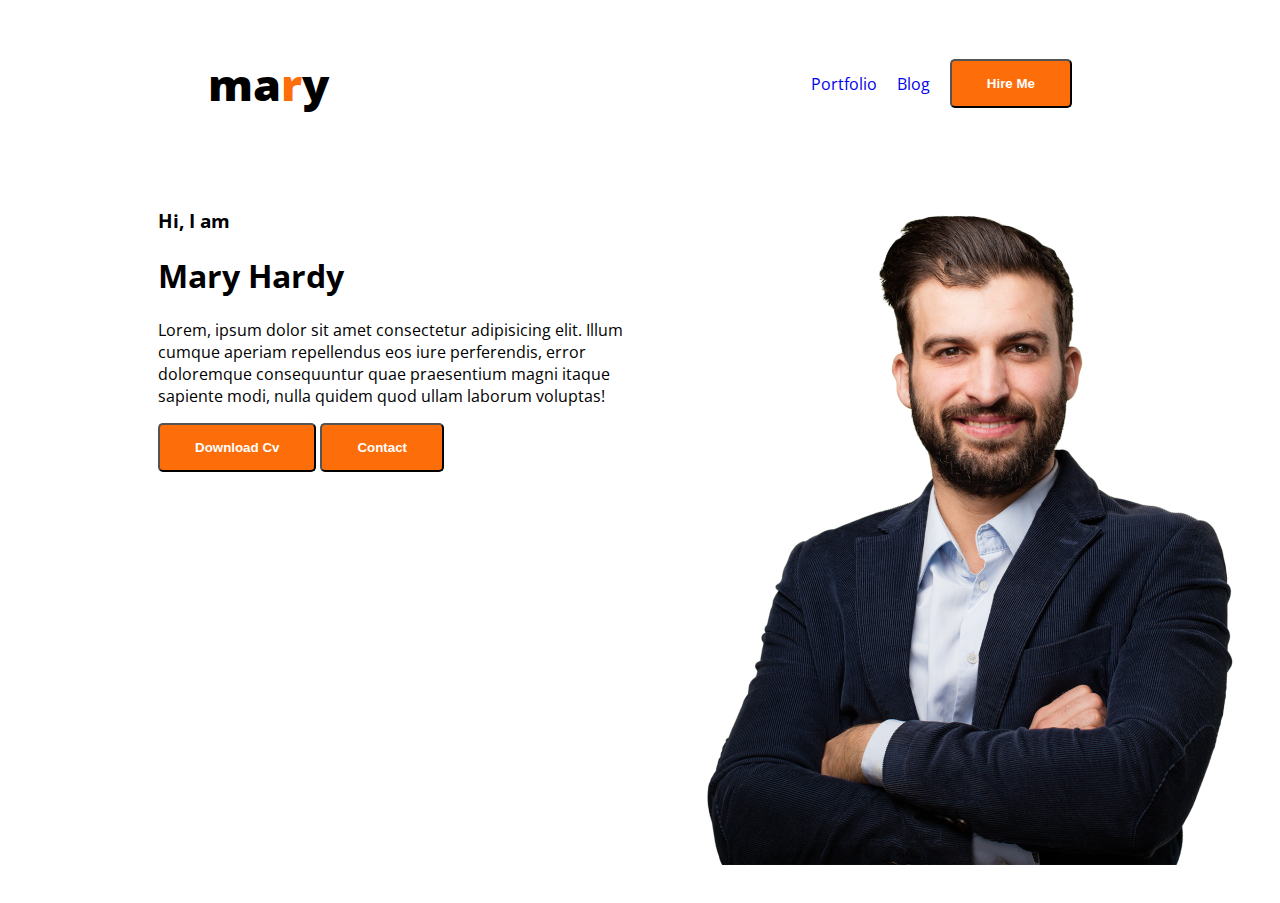
==== index2.html @ c312cf9e "banner content added" ====
<!DOCTYPE html>
<html lang="en">
<head>
    <meta charset="UTF-8">
    <meta name="viewport" content="width=, initial-scale=1.0">
    <title>Mary's Portfolio</title>

    <link rel="preconnect" href="https://fonts.googleapis.com">
<link rel="preconnect" href="https://fonts.gstatic.com" crossorigin>
<link href="https://fonts.googleapis.com/css2?family=Open+Sans:ital,wght@0,400;0,800;1,700&display=swap" rel="stylesheet">
    <link rel="stylesheet" href="index2.css">
</head>
<body>
    <header class="header">
<nav>
    <h3 class="nav-title">ma<span class="text-primary">r</span>y</h3>
    <ul>
        <li><a href="#">Portfolio</a></li>
        <li><a href="#">Blog</a></li>
       <li><button class="btn-primary">Hire Me</button></li> 
    </ul>
</nav>
<div class="banner">
    <div>
        <h3 class="banner-greeting">Hi, I am</h3>
        <h1 class="banner-title">Mary Hardy</h1>
        <p>Lorem, ipsum dolor sit amet consectetur adipisicing elit. Illum cumque aperiam repellendus eos iure perferendis, error doloremque consequuntur quae praesentium magni itaque sapiente modi, nulla quidem quod ullam laborum voluptas!</p>

        <button class="btn-primary">Download Cv</button>
        <button class="btn-primary">Contact</button>
    </div>
    <img src="./images/hardy.png" alt="">
</div>

    </header>

    <main>

    </main>

    <footer>

    </footer>
</body>
</html>
---- index2.css ----
/* shared styles */
body{
    font-family: 'Open Sans', sans-serif;
}
/* Nav related styles */
nav{
    display: flex;
    justify-content: space-between;
    margin: 0px 200px;
}

.nav-title{
     color: black;
font-size: 45px;
font-weight: 800;
}

.text-primary{
    color: #FD6E0A;

}

.btn-primary{
 background-color: #FD6E0A;
 border-radius: 5px;
 padding: 15px 35px;
 color: white;
 font-weight: 800;

}

nav>ul{
    display: flex;
    align-items: center;
}
nav li{
    list-style: none;
}
nav a{
    text-decoration: none;
    margin-right: 20px;
}

/* header related style  */
.header{
    background-color: #fff;
}
.banner{
    padding: 30px 30px 30px 150px;
    display: flex;
}
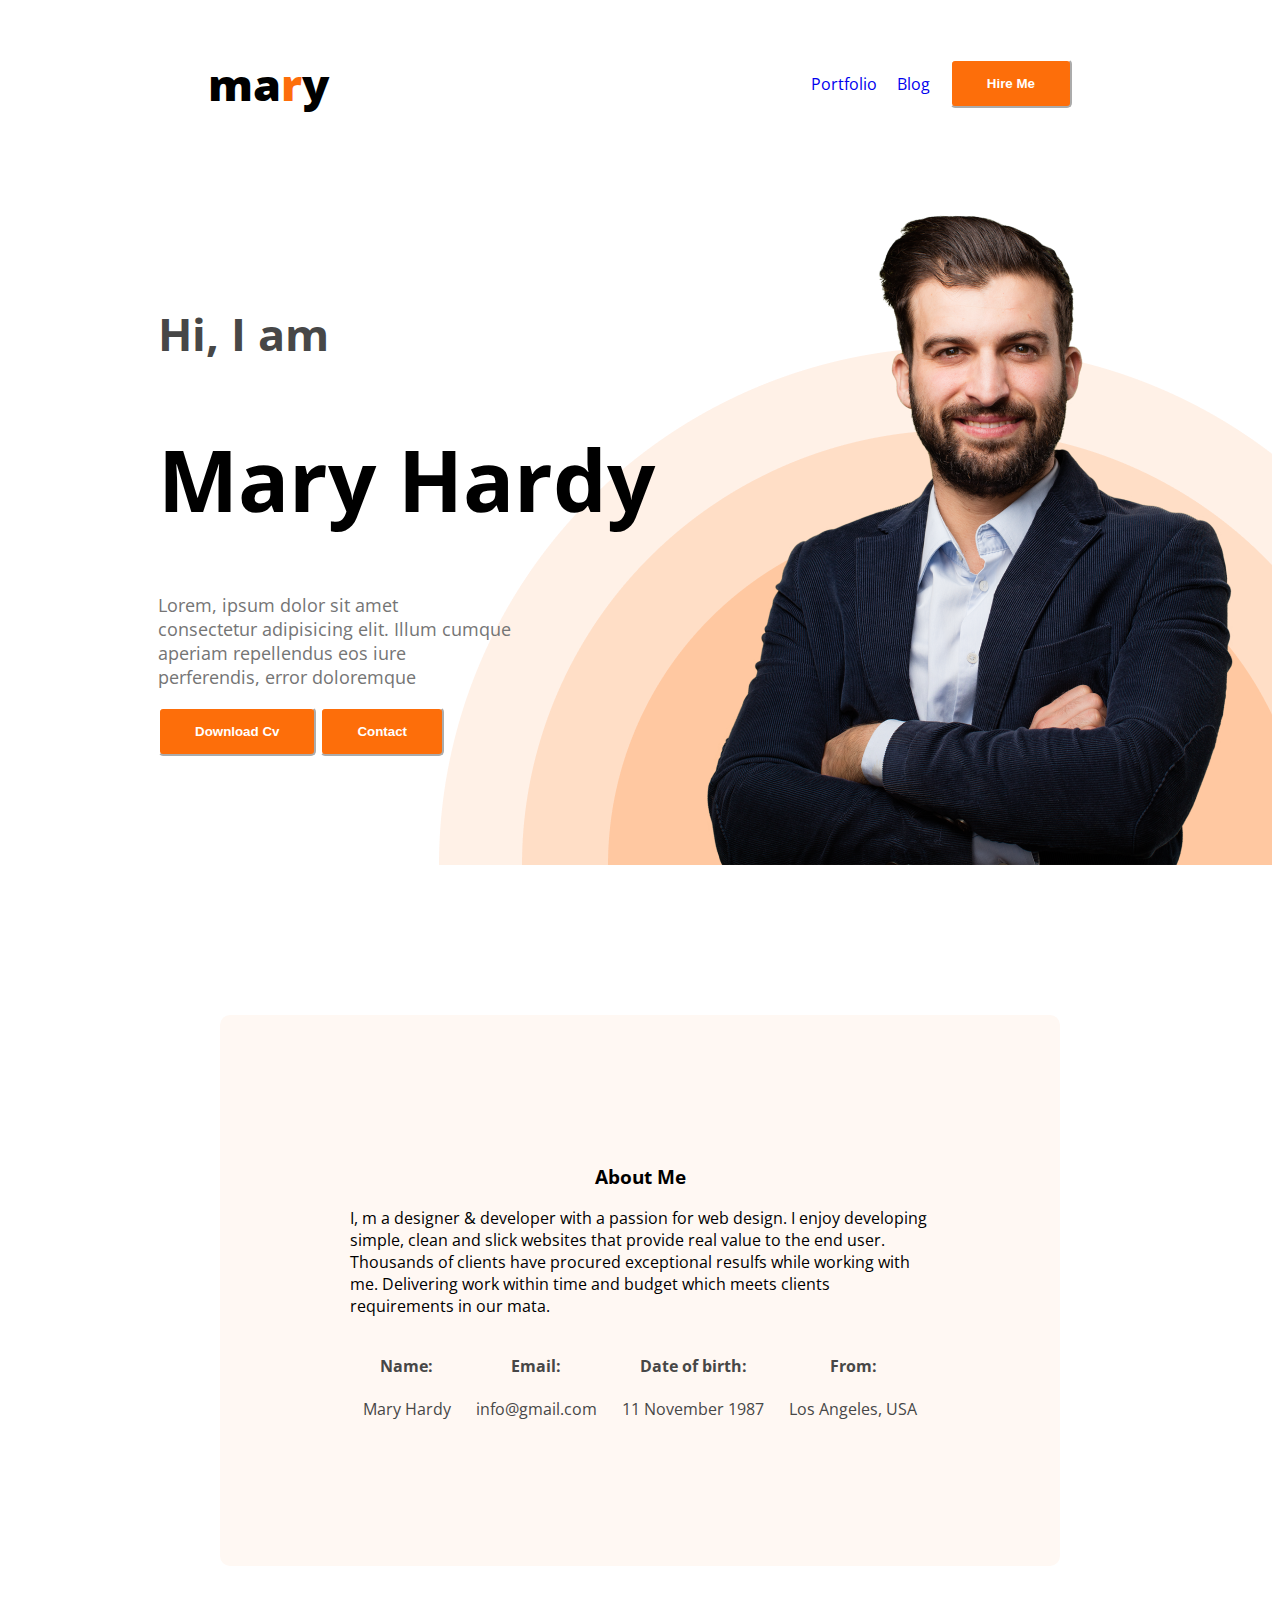
==== commit a7e5b8dd: "added about section" ====
--- a/index2.html
+++ b/index2.html
@@ -21,10 +21,10 @@
     </ul>
 </nav>
 <div class="banner">
-    <div>
+    <div class="banner-content">
         <h3 class="banner-greeting">Hi, I am</h3>
         <h1 class="banner-title">Mary Hardy</h1>
-        <p>Lorem, ipsum dolor sit amet consectetur adipisicing elit. Illum cumque aperiam repellendus eos iure perferendis, error doloremque consequuntur quae praesentium magni itaque sapiente modi, nulla quidem quod ullam laborum voluptas!</p>
+        <p class="banner-description">Lorem, ipsum dolor sit amet <br> consectetur adipisicing elit. Illum cumque <br>aperiam repellendus eos iure <br> perferendis, error doloremque  </p>
 
         <button class="btn-primary">Download Cv</button>
         <button class="btn-primary">Contact</button>
@@ -35,7 +35,32 @@
     </header>
 
     <main>
-
+<section class="about">
+    <h3 class="section-title">About Me</h3>
+    <p class="section-description">I, m a designer & developer with a passion for web design. I enjoy developing simple, clean and slick websites that provide real value to the end user. Thousands of clients have procured exceptional resulfs while working with me. Delivering work within time and budget which meets clients requirements in our mata.</p>
+    <div class="about-info-container">
+        <div class="about-info">
+            <h4 class="info-title">Name:
+               </h4>
+            <p class="info-description"> Mary Hardy </p>
+        </div>
+        <div class="about-info">
+            <h4 class="info-title">Email:
+                </h4>
+            <p class="info-description">info@gmail.com</p>
+        </div>
+        <div class="about-info">
+            <h4 class="info-title">Date of birth:
+                </h4>
+            <p class="info-description">11 November 1987</p>
+        </div>
+        <div class="about-info">
+            <h4 class="info-title">From:
+              </h4>
+            <p class="info-description">  Los Angeles, USA</p>
+        </div>
+    </div>
+</section>
     </main>
 
     <footer>
--- a/index2.css
+++ b/index2.css
@@ -27,6 +27,7 @@
  padding: 15px 35px;
  color: white;
  font-weight: 800;
+ border-color: white;
 
 }
 
@@ -45,8 +46,68 @@
 /* header related style  */
 .header{
     background-color: #fff;
+    background-image: url(./images/header_bg.png);
+    background-repeat: no-repeat;
+    background-position: bottom right;
 }
 .banner{
-    padding: 30px 30px 30px 150px;
+    padding: 30px 30px 0px 150px;
     display: flex;
+    align-items: center;
+    justify-content: space-between;
+
+}
+.banner-content{
+    max-width: 500px;
+}
+.banner-title{
+    font-size: 85px;
+    font-weight: 700;
+}
+.banner-greeting{
+    font-size: 45px;
+    color: #474747;
+    margin-bottom: 0;
+    margin-top: 5px;
+}
+.banner-description{
+    font-size: 18px;
+    color: #757575;
+    font-weight: 400px;
+    
+}
+
+/* main section styles  */
+main{
+    max-width: 1140px;
+    margin: 0 auto;
+}
+.about-info-container{
+
+}
+/* about section styles  */
+.about{
+    padding: 130px;
+    border-radius: 10px;
+    background: #FFF8F3;
+    margin: 150px 150px 150px 150px;
+}
+.section-title{
+    text-align: center;
+}
+.about-info-container{
+    display: flex;
+    justify-content: space-around;
+}
+.about-info{
+    text-align: center;
+}
+.info-title{
+    color: #474747;
+    
+}
+.info-description{
+    color: #474747;
+    
+  
 }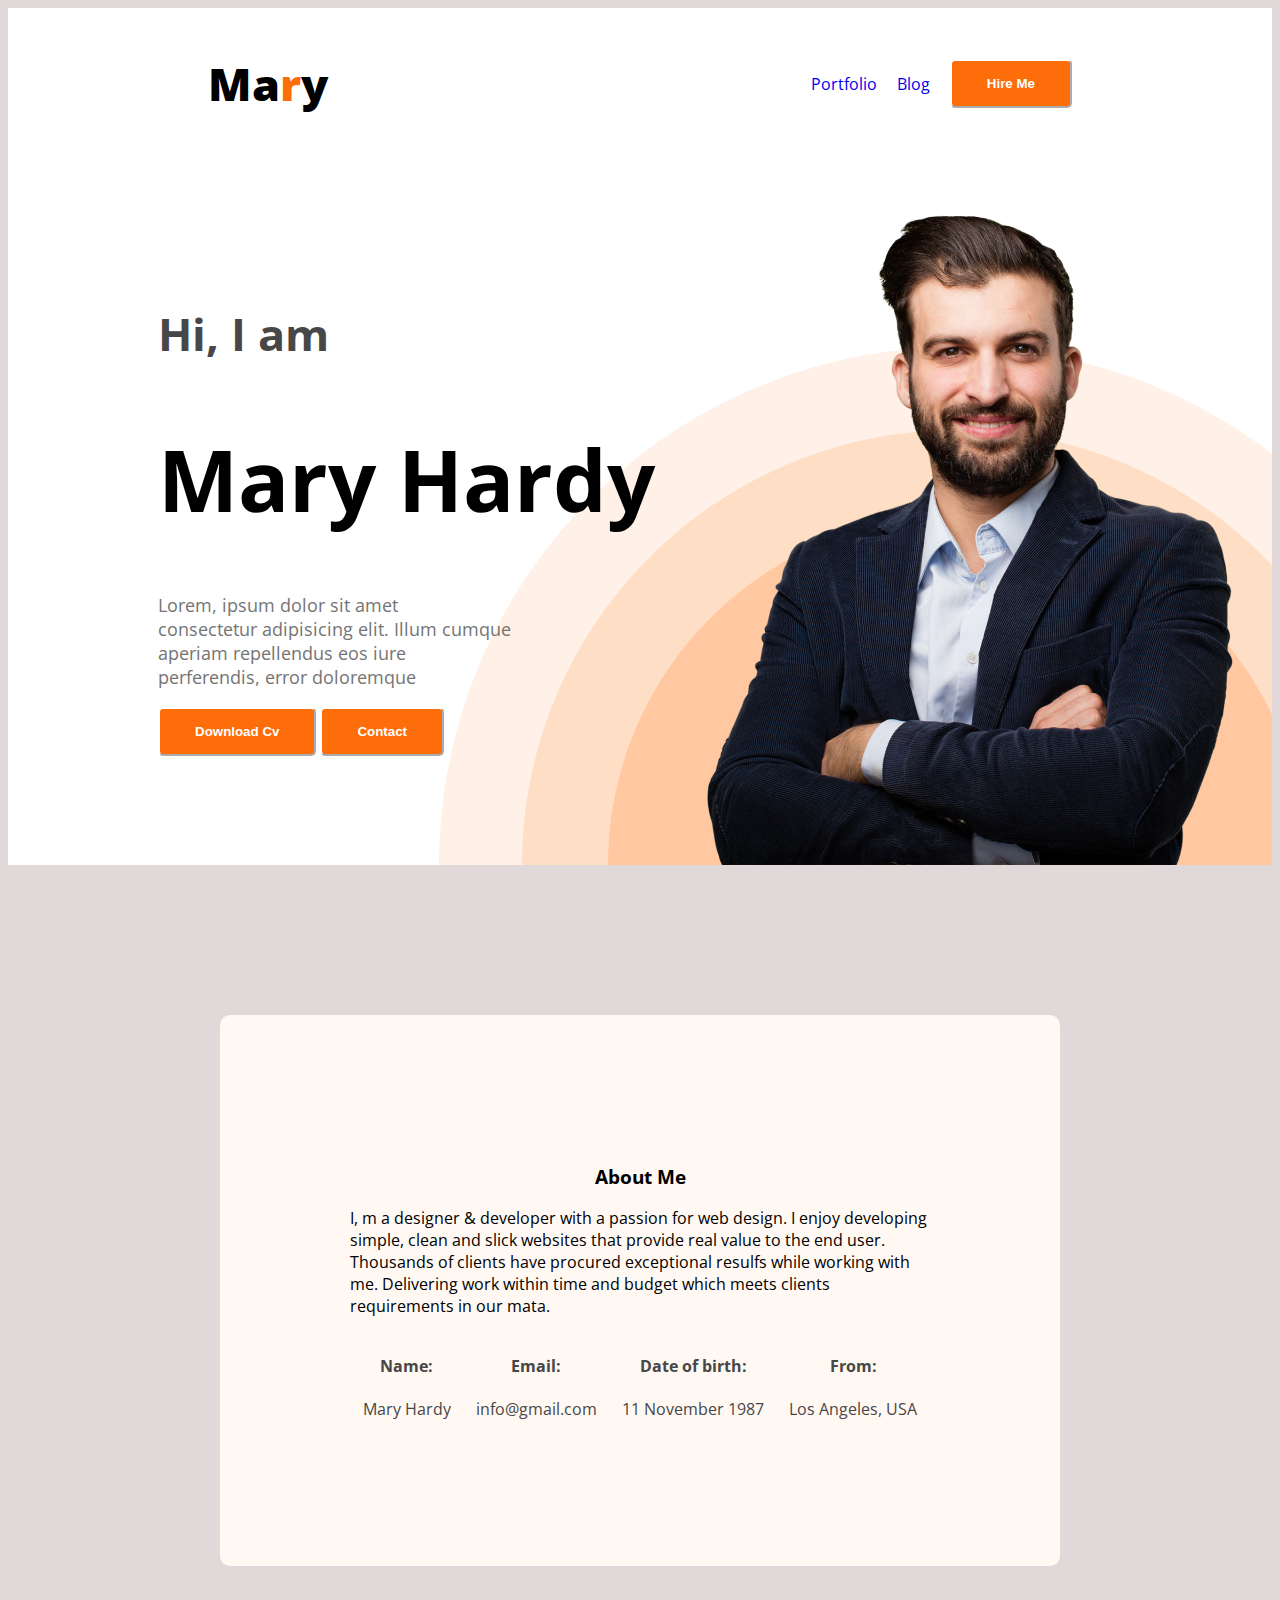
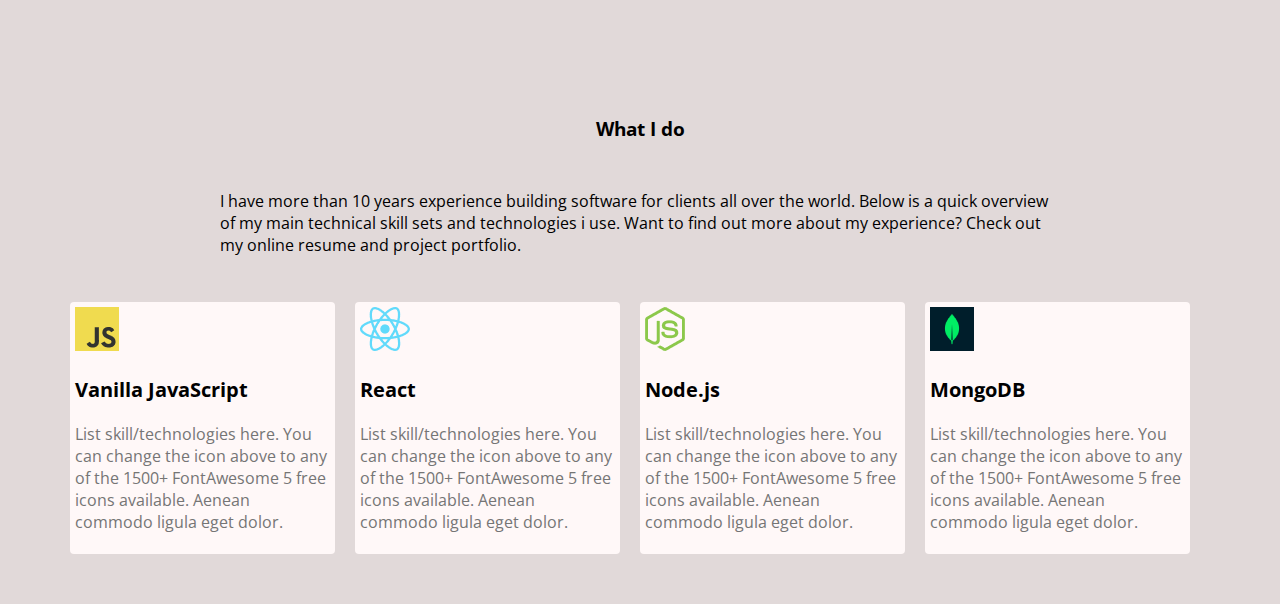
==== commit d0b29e04: "What I do" ====
--- a/index2.html
+++ b/index2.html
@@ -13,7 +13,7 @@
 <body>
     <header class="header">
 <nav>
-    <h3 class="nav-title">ma<span class="text-primary">r</span>y</h3>
+    <h3 class="nav-title">Ma<span class="text-primary">r</span>y</h3>
     <ul>
         <li><a href="#">Portfolio</a></li>
         <li><a href="#">Blog</a></li>
@@ -61,6 +61,34 @@
         </div>
     </div>
 </section>
+
+<!-- what I do section  -->
+<h3 class="section-title">What I do</h3>
+<p id="what-i-do-description" class="section-description">
+    I have more than 10 years experience building software for clients all over the world. Below is a quick overview of my main technical skill sets and technologies i use. Want to find out more about my experience? Check out my online resume and project portfolio.
+</p>
+<div class="skills-container">
+    <div class="skill">
+        <img src="./images/icons/js.png" alt="">
+        <h3 class="skill-title">Vanilla JavaScript</h3>
+        <p class="skill-description">List skill/technologies here. You can change the icon above to any of the 1500+ FontAwesome 5 free icons available. Aenean commodo ligula eget dolor.</p>
+    </div>
+    <div class="skill">
+        <img src="./images/icons/react.png" alt="">
+        <h3 class="skill-title">React</h3>
+        <p class="skill-description">List skill/technologies here. You can change the icon above to any of the 1500+ FontAwesome 5 free icons available. Aenean commodo ligula eget dolor.</p>
+    </div>
+    <div class="skill">
+        <img src="./images/icons/nodejs.png" alt="">
+        <h3 class="skill-title">Node.js</h3>
+        <p class="skill-description">List skill/technologies here. You can change the icon above to any of the 1500+ FontAwesome 5 free icons available. Aenean commodo ligula eget dolor.</p>
+    </div>
+    <div class="skill">
+        <img src="./images/icons/mongo.png" alt="">
+        <h3 class="skill-title">MongoDB</h3>
+        <p class="skill-description">List skill/technologies here. You can change the icon above to any of the 1500+ FontAwesome 5 free icons available. Aenean commodo ligula eget dolor.</p>
+    </div>
+</div>
     </main>
 
     <footer>
--- a/index2.css
+++ b/index2.css
@@ -2,6 +2,7 @@
 /* shared styles */
 body{
     font-family: 'Open Sans', sans-serif;
+    background-color: #e1d9d9;
 }
 /* Nav related styles */
 nav{
@@ -110,4 +111,33 @@
     color: #474747;
     
   
+}
+
+#what-i-do-description{
+    padding: 30px 150px;
+}
+
+/* what i do section  */
+.skills-container{
+    display: flex;
+    justify-content: center;
+ padding: 90px -10px 0px 0;
+ margin-bottom: 50px;
+
+}
+.skill-title{
+   font-weight: 700;
+   font-size: 20px;
+}
+.skill{
+    /* border: 1px solid #fefafa; */
+    margin-right: 20px;
+    
+     background-color: #fff8f8;
+     border-radius: 4px;
+     padding: 5px 5px;
+ 
+}
+.skill-description{
+    color: #757575;
 }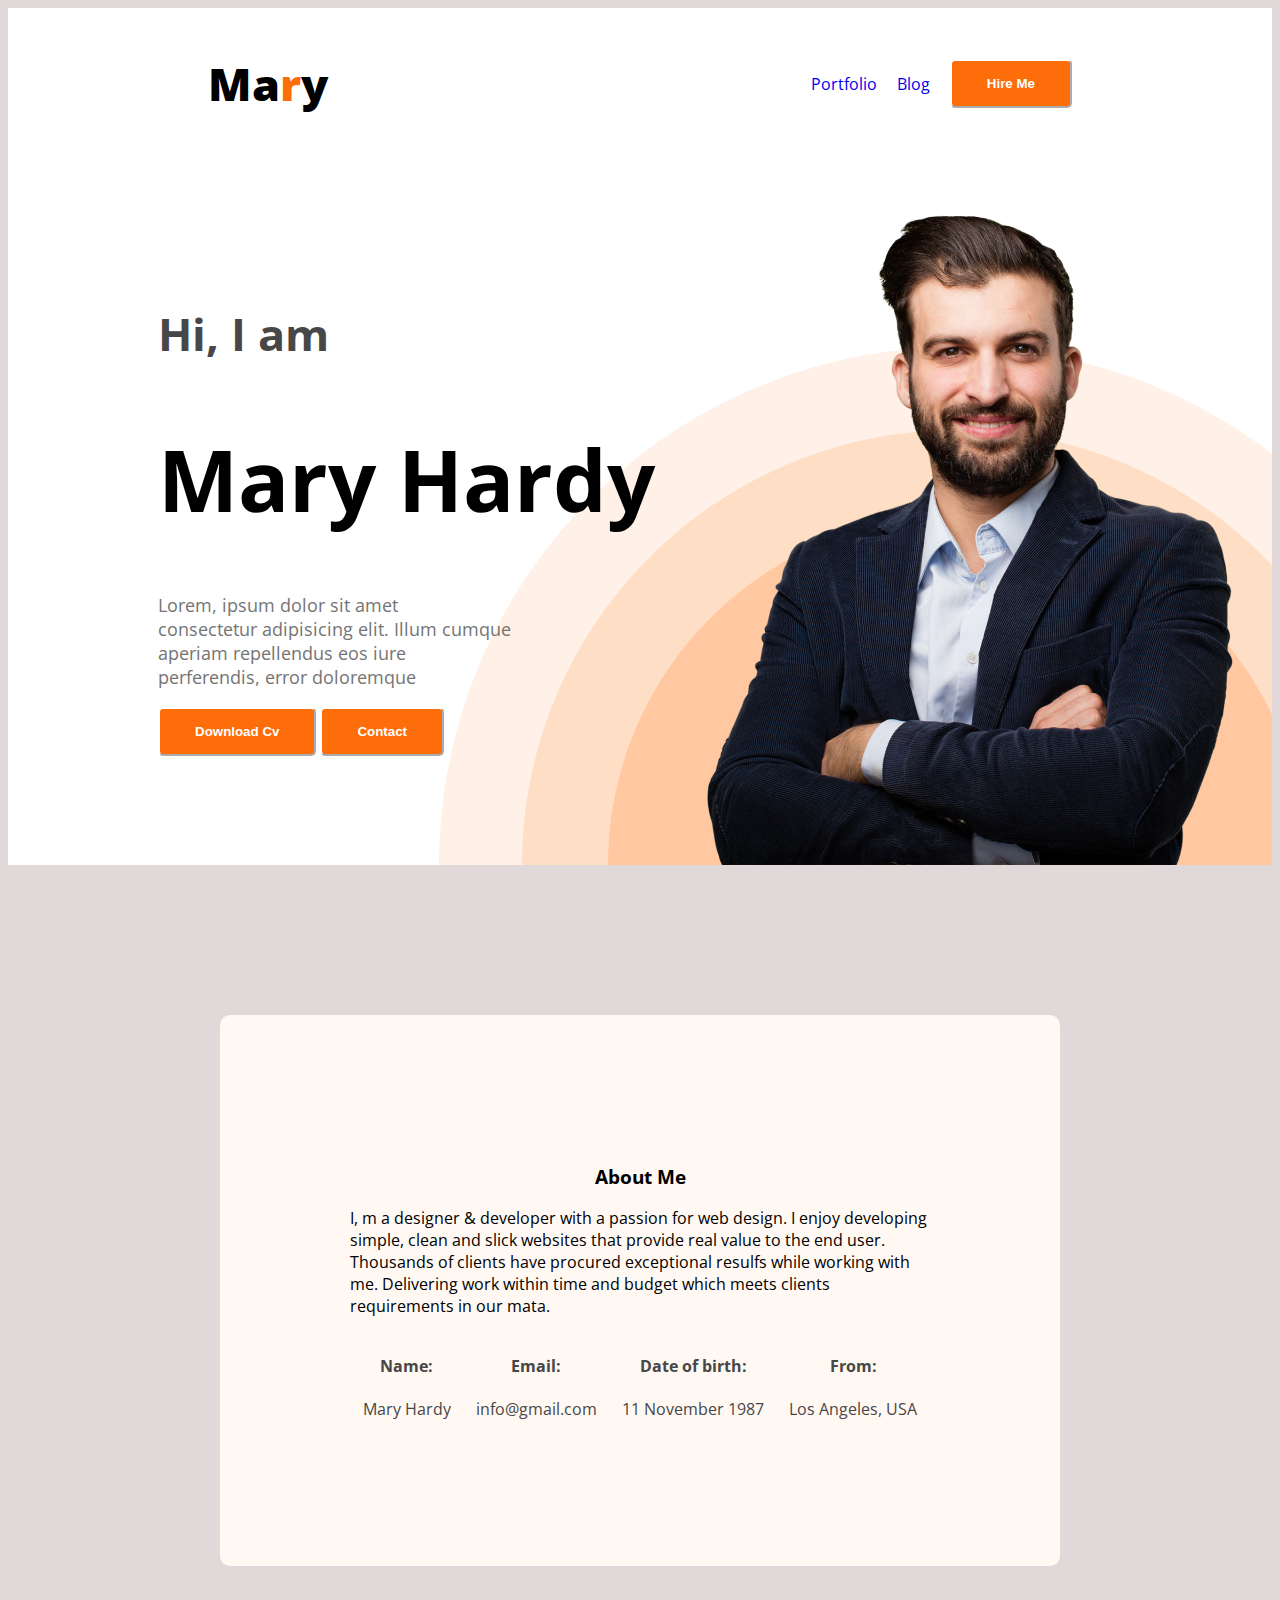
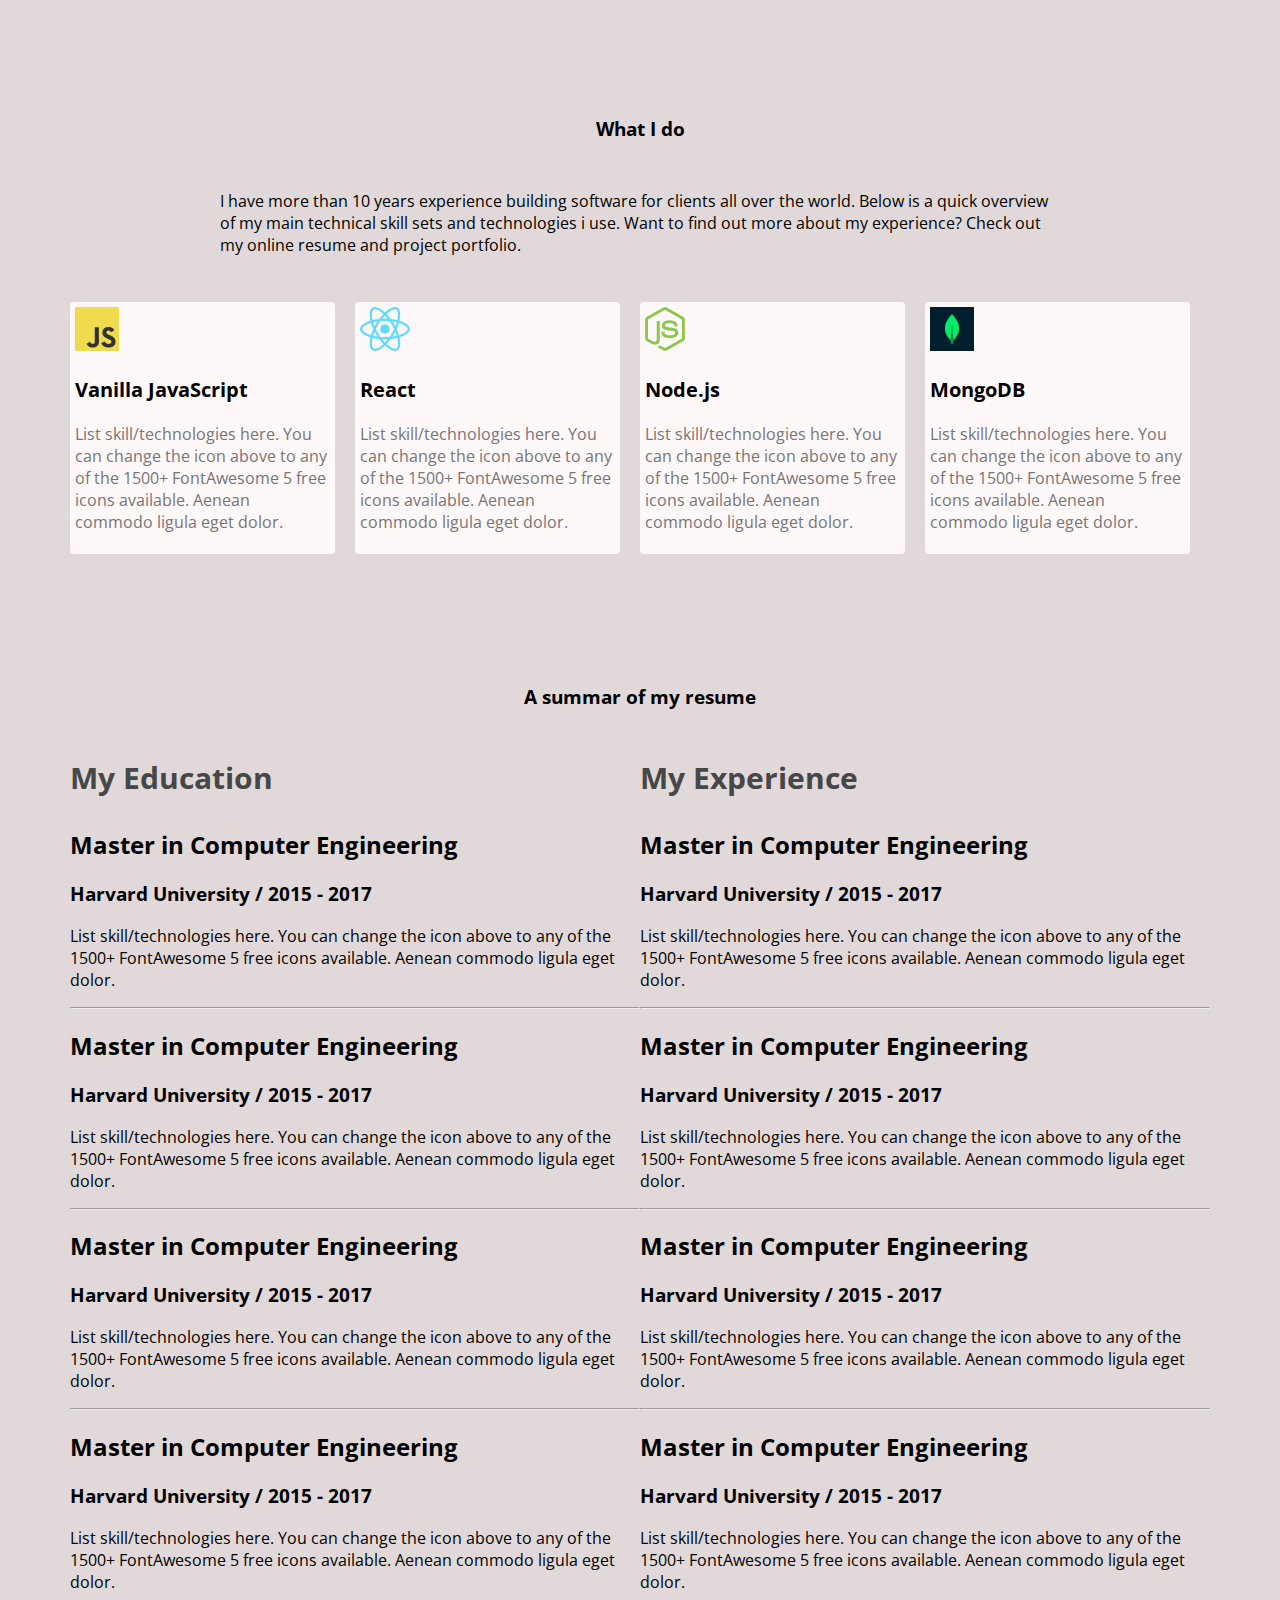
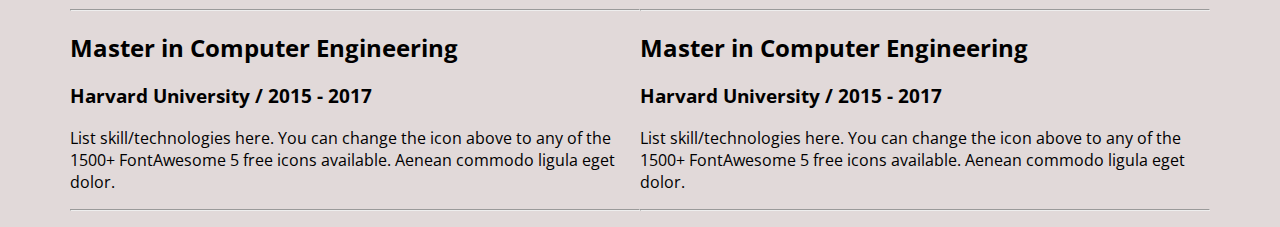
==== commit 82d49411: "resume content added" ====
--- a/index2.html
+++ b/index2.html
@@ -89,6 +89,94 @@
         <p class="skill-description">List skill/technologies here. You can change the icon above to any of the 1500+ FontAwesome 5 free icons available. Aenean commodo ligula eget dolor.</p>
     </div>
 </div>
+
+<!-- resume section  -->
+<section>
+    <h3 class="section-title">
+        A summar of my resume</h3>
+        <div class="resume-container">
+            <div class="resume-column">
+                <h3 class="resume-column-title">My Education</h3>
+                <div class="resume-item">
+                    <h2 class="resume-item-title">Master in Computer Engineering</h2>
+                    <h3 class="resume-item-institute">Harvard University / 2015 - 2017</h3>
+                    <p class="resume-item-description">List skill/technologies here. You can change the icon above 
+                        to any of the 1500+ FontAwesome 5 free icons available. Aenean commodo ligula eget dolor.</p>
+                </div>
+                <hr>
+                <div class="resume-item">
+                    <h2 class="resume-item-title">Master in Computer Engineering</h2>
+                    <h3 class="resume-item-institute">Harvard University / 2015 - 2017</h3>
+                    <p class="resume-item-description">List skill/technologies here. You can change the icon above 
+                        to any of the 1500+ FontAwesome 5 free icons available. Aenean commodo ligula eget dolor.</p>
+                </div>
+                <hr>
+                <div class="resume-item">
+                    <h2 class="resume-item-title">Master in Computer Engineering</h2>
+                    <h3 class="resume-item-institute">Harvard University / 2015 - 2017</h3>
+                    <p class="resume-item-description">List skill/technologies here. You can change the icon above 
+                        to any of the 1500+ FontAwesome 5 free icons available. Aenean commodo ligula eget dolor.</p>
+                </div>
+                <hr>
+                <div class="resume-item">
+                    <h2 class="resume-item-title">Master in Computer Engineering</h2>
+                    <h3 class="resume-item-institute">Harvard University / 2015 - 2017</h3>
+                    <p class="resume-item-description">List skill/technologies here. You can change the icon above 
+                        to any of the 1500+ FontAwesome 5 free icons available. Aenean commodo ligula eget dolor.</p>
+                </div>
+                <hr>
+                <div class="resume-item">
+                    <h2 class="resume-item-title">Master in Computer Engineering</h2>
+                    <h3 class="resume-item-institute">Harvard University / 2015 - 2017</h3>
+                    <p class="resume-item-description">List skill/technologies here. You can change the icon above 
+                        to any of the 1500+ FontAwesome 5 free icons available. Aenean commodo ligula eget dolor.</p>
+                </div>
+                <hr>
+            </div>
+
+            <div class="resume-column">
+                <h3 class="resume-column-title">My Experience</h3>
+
+                <div class="resume-item">  
+                    <h2 class="resume-item-title">Master in Computer Engineering</h2>
+                    <h3 class="resume-item-institute">Harvard University / 2015 - 2017</h3>
+                    <p class="resume-item-description">List skill/technologies here. You can change the icon above 
+                        to any of the 1500+ FontAwesome 5 free icons available. Aenean commodo ligula eget dolor.</p>
+                </div>
+                <hr>
+                <div class="resume-item">  
+                    <h2 class="resume-item-title">Master in Computer Engineering</h2>
+                    <h3 class="resume-item-institute">Harvard University / 2015 - 2017</h3>
+                    <p class="resume-item-description">List skill/technologies here. You can change the icon above 
+                        to any of the 1500+ FontAwesome 5 free icons available. Aenean commodo ligula eget dolor.</p>
+                </div>
+                <hr>
+                <div class="resume-item">  
+                    <h2 class="resume-item-title">Master in Computer Engineering</h2>
+                    <h3 class="resume-item-institute">Harvard University / 2015 - 2017</h3>
+                    <p class="resume-item-description">List skill/technologies here. You can change the icon above 
+                        to any of the 1500+ FontAwesome 5 free icons available. Aenean commodo ligula eget dolor.</p>
+                </div>
+                <hr>
+                <div class="resume-item">  
+                    <h2 class="resume-item-title">Master in Computer Engineering</h2>
+                    <h3 class="resume-item-institute">Harvard University / 2015 - 2017</h3>
+                    <p class="resume-item-description">List skill/technologies here. You can change the icon above 
+                        to any of the 1500+ FontAwesome 5 free icons available. Aenean commodo ligula eget dolor.</p>
+                </div>
+                <hr>
+                <div class="resume-item">
+                    <h2 class="resume-item-title">Master in Computer Engineering</h2>
+                    <h3 class="resume-item-institute">Harvard University / 2015 - 2017</h3>
+                    <p class="resume-item-description">List skill/technologies here. You can change the icon above 
+                        to any of the 1500+ FontAwesome 5 free icons available. Aenean commodo ligula eget dolor.</p>
+                </div>
+                <hr>
+                </div> 
+            </div>
+        </div>
+       
+</section>
     </main>
 
     <footer>
--- a/index2.css
+++ b/index2.css
@@ -86,6 +86,10 @@
 .about-info-container{
 
 }
+main section{
+    margin-top: 130px;
+
+}
 /* about section styles  */
 .about{
     padding: 130px;
@@ -140,4 +144,17 @@
 }
 .skill-description{
     color: #757575;
+}
+
+/*....... resume container ............ */
+.resume-container{
+display: flex;
+}
+.resume-column{
+    
+}
+.resume-column-title{
+    color: #474747;
+    font-size: 30px;
+    font-weight: 700;
 }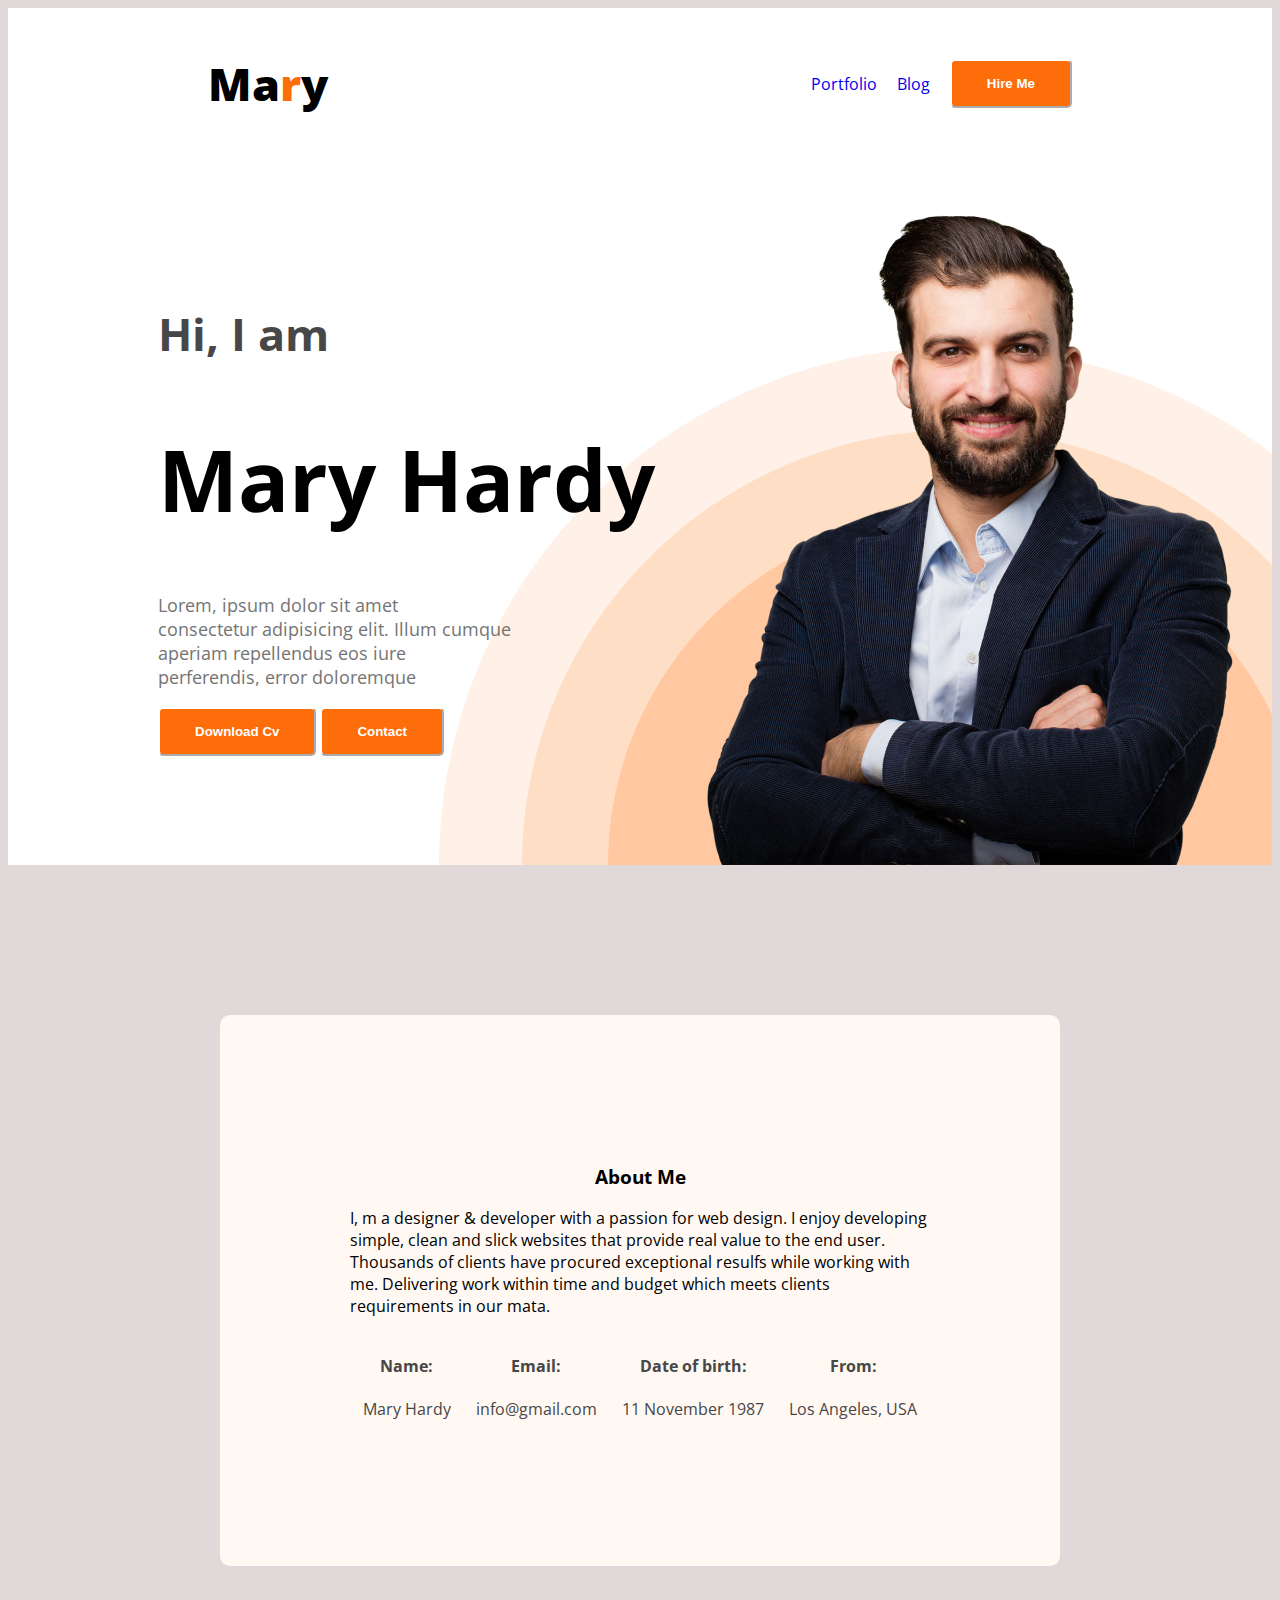
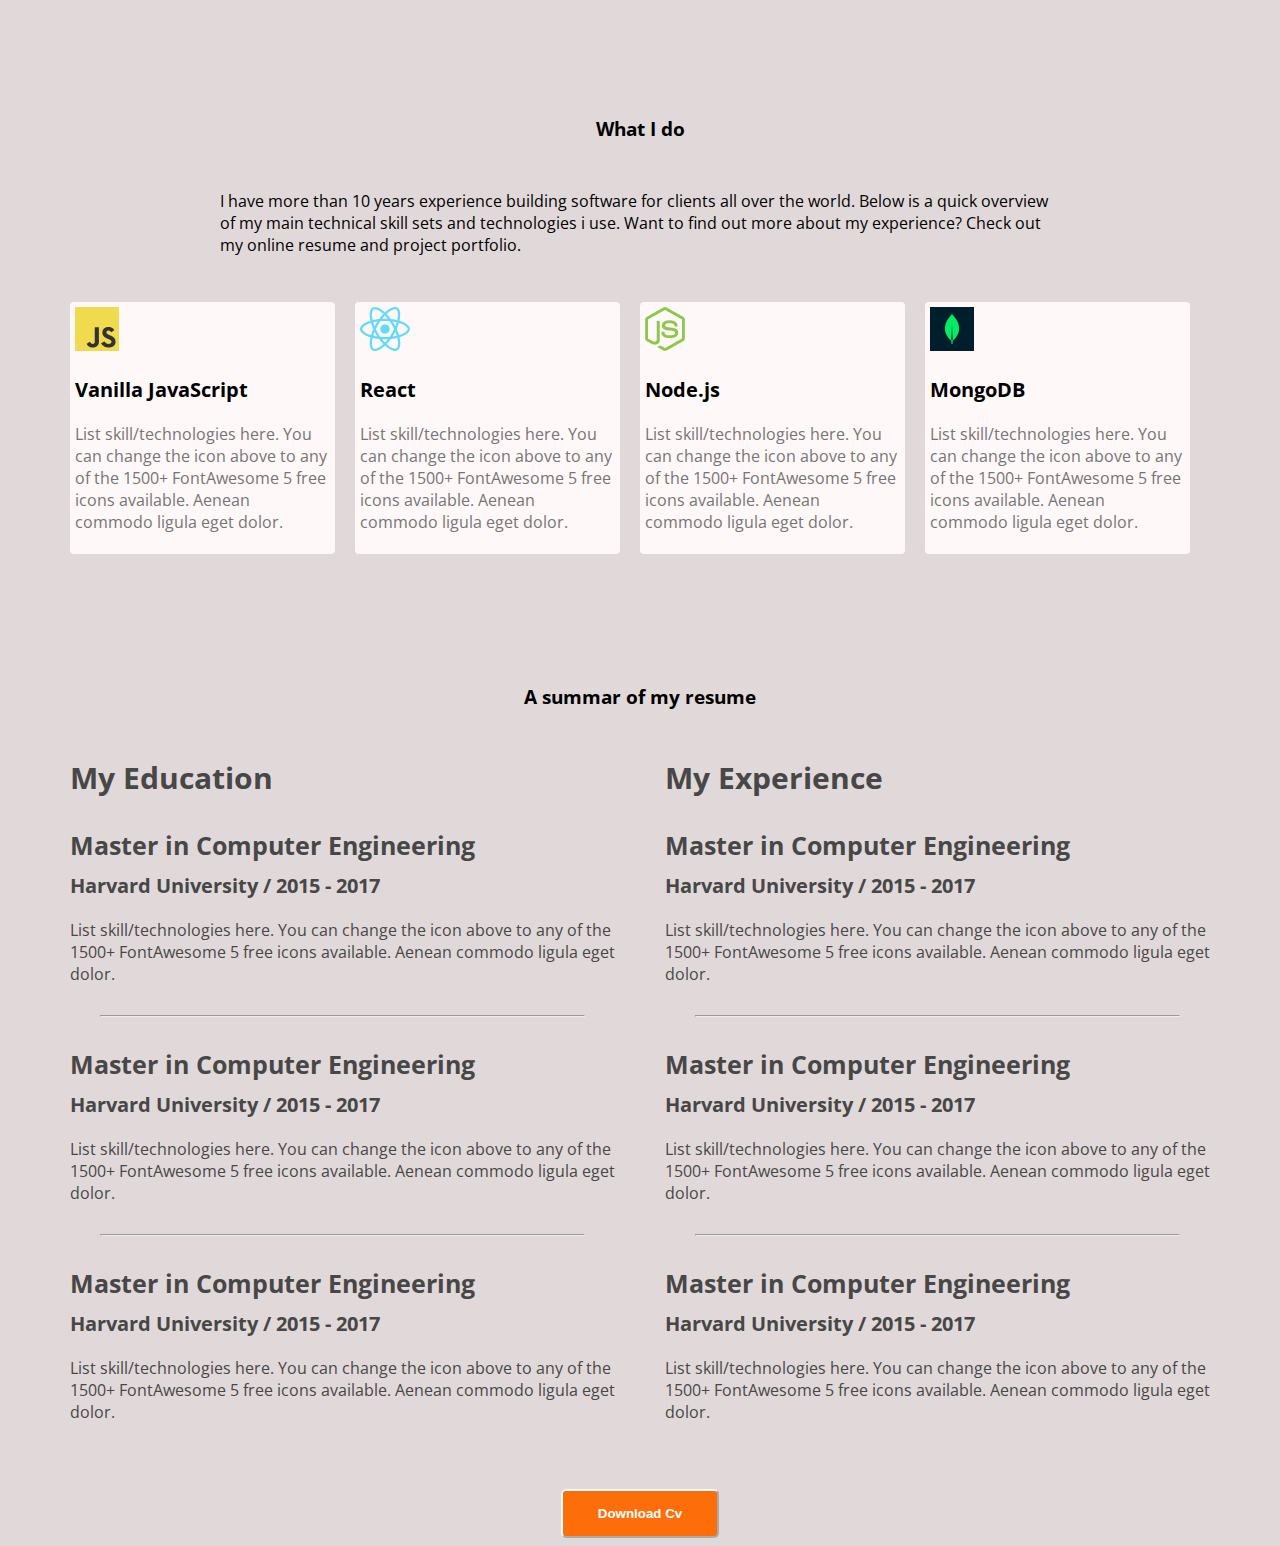
==== commit 23f77be0: "finished the resume" ====
--- a/index2.html
+++ b/index2.html
@@ -117,21 +117,7 @@
                     <p class="resume-item-description">List skill/technologies here. You can change the icon above 
                         to any of the 1500+ FontAwesome 5 free icons available. Aenean commodo ligula eget dolor.</p>
                 </div>
-                <hr>
-                <div class="resume-item">
-                    <h2 class="resume-item-title">Master in Computer Engineering</h2>
-                    <h3 class="resume-item-institute">Harvard University / 2015 - 2017</h3>
-                    <p class="resume-item-description">List skill/technologies here. You can change the icon above 
-                        to any of the 1500+ FontAwesome 5 free icons available. Aenean commodo ligula eget dolor.</p>
-                </div>
-                <hr>
-                <div class="resume-item">
-                    <h2 class="resume-item-title">Master in Computer Engineering</h2>
-                    <h3 class="resume-item-institute">Harvard University / 2015 - 2017</h3>
-                    <p class="resume-item-description">List skill/technologies here. You can change the icon above 
-                        to any of the 1500+ FontAwesome 5 free icons available. Aenean commodo ligula eget dolor.</p>
-                </div>
-                <hr>
+               
             </div>
 
             <div class="resume-column">
@@ -157,25 +143,15 @@
                     <p class="resume-item-description">List skill/technologies here. You can change the icon above 
                         to any of the 1500+ FontAwesome 5 free icons available. Aenean commodo ligula eget dolor.</p>
                 </div>
-                <hr>
-                <div class="resume-item">  
-                    <h2 class="resume-item-title">Master in Computer Engineering</h2>
-                    <h3 class="resume-item-institute">Harvard University / 2015 - 2017</h3>
-                    <p class="resume-item-description">List skill/technologies here. You can change the icon above 
-                        to any of the 1500+ FontAwesome 5 free icons available. Aenean commodo ligula eget dolor.</p>
-                </div>
-                <hr>
-                <div class="resume-item">
-                    <h2 class="resume-item-title">Master in Computer Engineering</h2>
-                    <h3 class="resume-item-institute">Harvard University / 2015 - 2017</h3>
-                    <p class="resume-item-description">List skill/technologies here. You can change the icon above 
-                        to any of the 1500+ FontAwesome 5 free icons available. Aenean commodo ligula eget dolor.</p>
-                </div>
-                <hr>
+                
+               
                 </div> 
             </div>
         </div>
-       
+        <div class="download-cv">
+            <button class="btn-primary">Download Cv</button>
+        </div>
+      
 </section>
     </main>
 
--- a/index2.css
+++ b/index2.css
@@ -149,6 +149,7 @@
 /*....... resume container ............ */
 .resume-container{
 display: flex;
+gap: 50px;
 }
 .resume-column{
     
@@ -157,4 +158,30 @@
     color: #474747;
     font-size: 30px;
     font-weight: 700;
+    
+}
+.resume-item{
+
+}
+.resume-item-title{
+font-size: 25px;
+color:#474747 ;
+margin-bottom: 10px;
+}
+.resume-item-institute{
+color: #474747;
+font-size: 20px;
+margin-bottom: 20px;
+margin-top: 0;
+}
+.resume-item-description{
+font-size: 16px;
+color:#474747;
+}
+.resume-container hr{
+    margin: 30px;
+}
+.download-cv{
+    text-align: center;
+    margin-top: 50px;
 }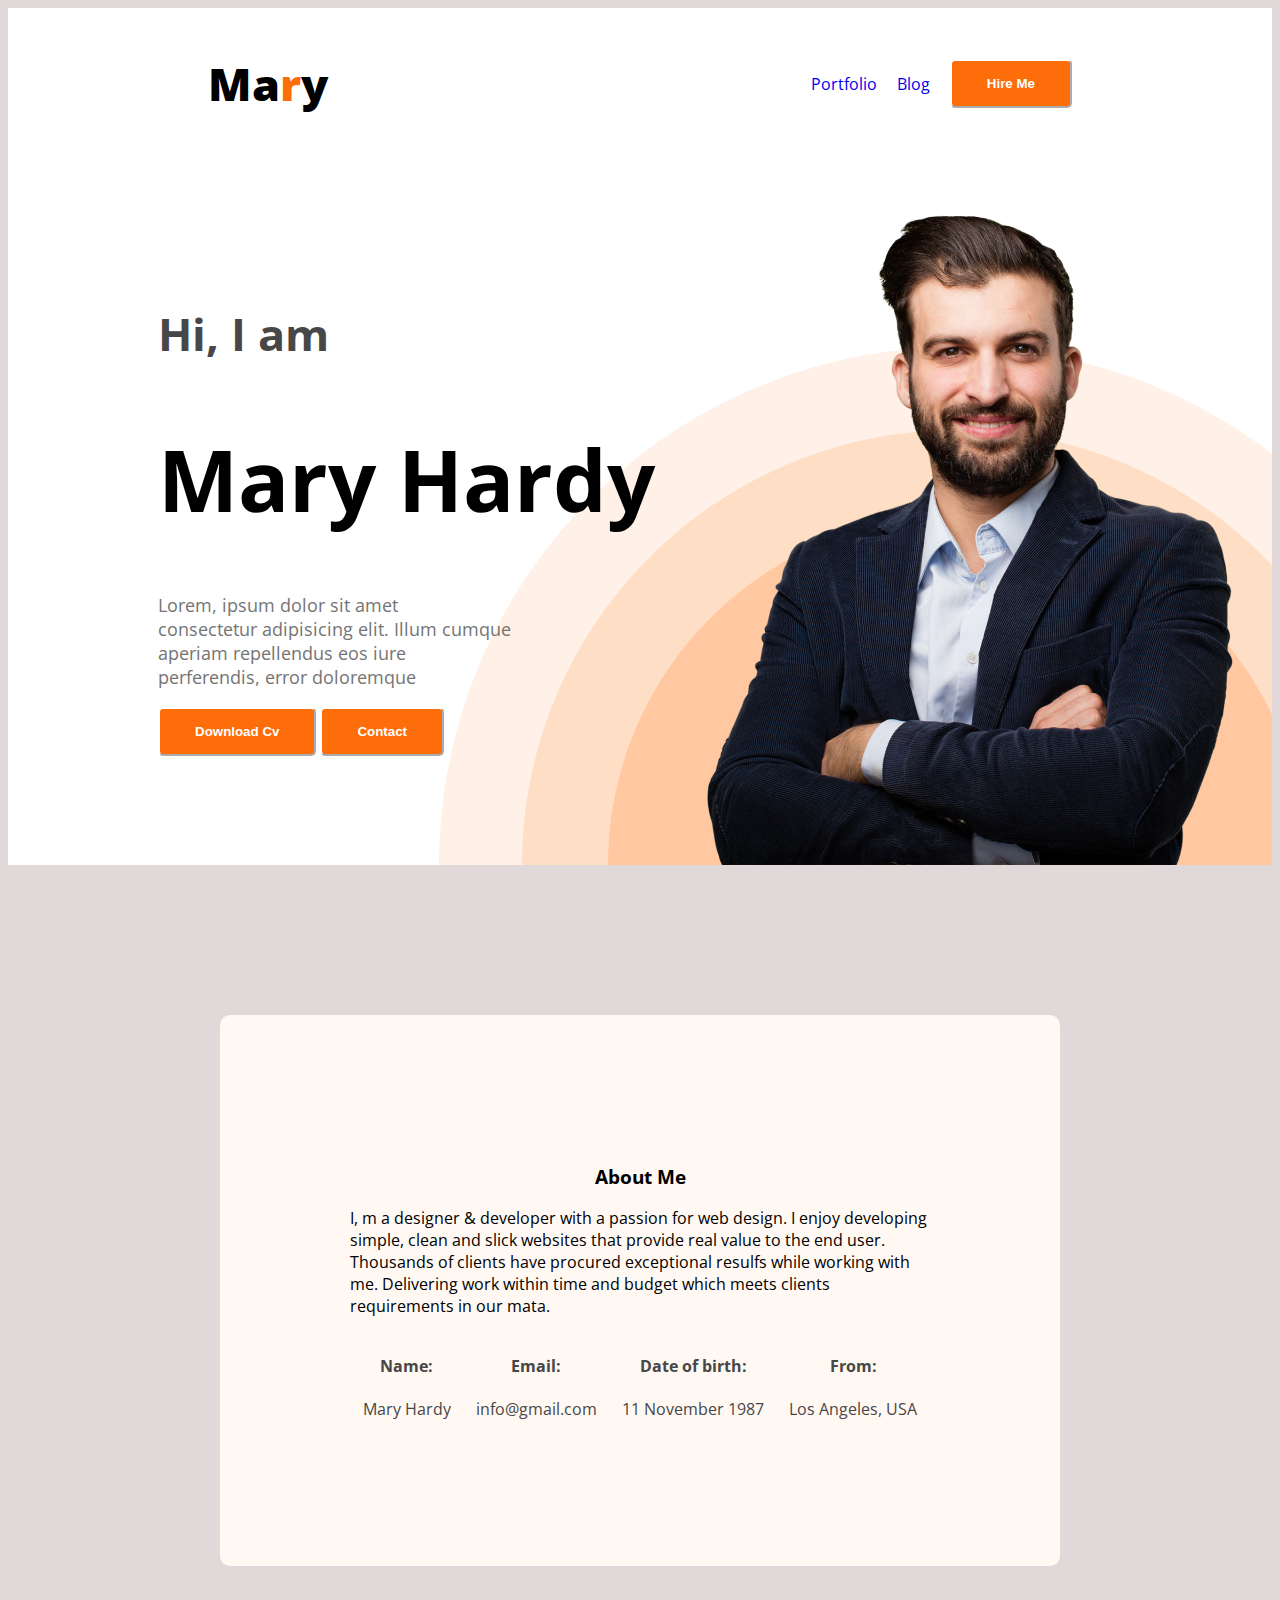
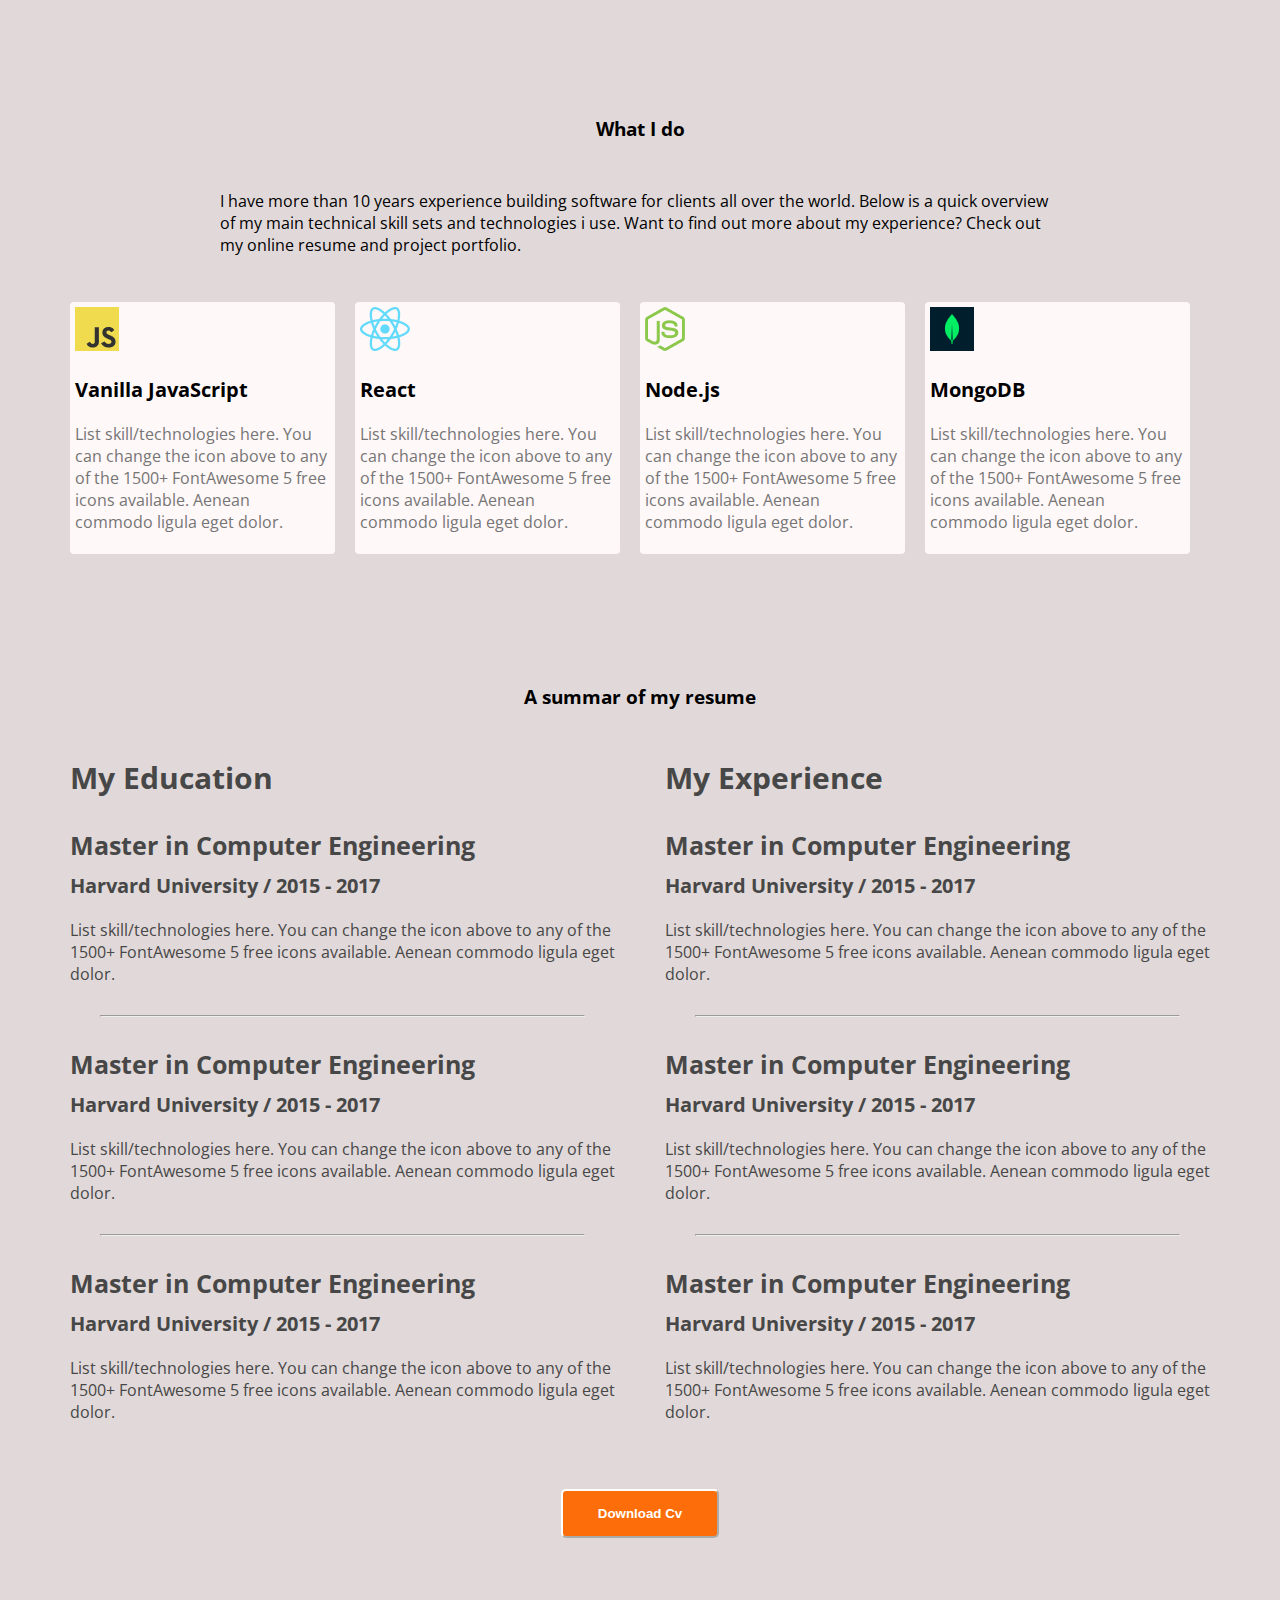
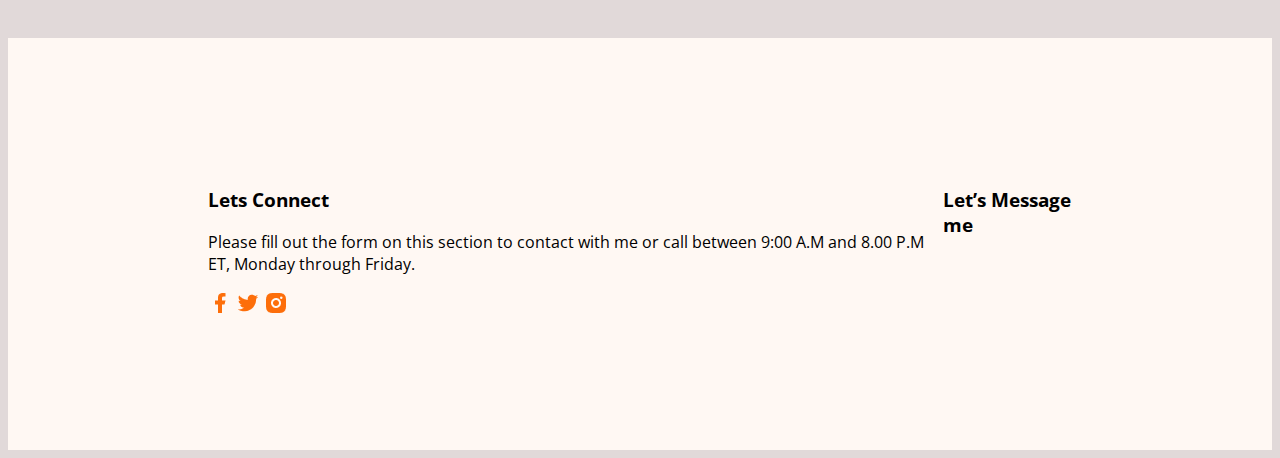
==== commit 49ddeec3: "Basic footer" ====
--- a/index2.html
+++ b/index2.html
@@ -156,7 +156,25 @@
     </main>
 
     <footer>
-
+    <div class="footer-column">
+        <h3 class="footer-column-title">Lets Connect</h3>
+        <p class="footer-column-description">
+            Please fill out the form on this section to contact with me or call between 9:00 A.M and 8.00 P.M ET, Monday through Friday.
+        </p>
+        <div class="social-links">
+            <a href=""><img src="./images/icons/facebook.png" alt=""></a>
+            <a href=""><img src="./images/icons/twitter.png" alt=""></a>
+            <a href=""><img src="./images/icons/insta.png" alt=""></a>
+        </div>
+        </div>
+        
+        
+        <div class="footer-column">
+            <h3 class="footer-column-title">Let’s Message me</h3>
+            <form action=""></form>
+        </div>
+        </div>
+ 
     </footer>
 </body>
 </html>--- a/index2.css
+++ b/index2.css
@@ -184,4 +184,25 @@
 .download-cv{
     text-align: center;
     margin-top: 50px;
+    margin-bottom: 100px;
+}
+
+/* ...........footer style ....................... */
+footer{
+    display: flex;
+  justify-content: space-around;
+  background-color: #FFF8F3;
+  padding: 130px 200px;
+}
+.footer-column{
+
+}
+.footer-column-title{
+
+}
+.footer-column-description{
+
+}
+.social-links{
+
 }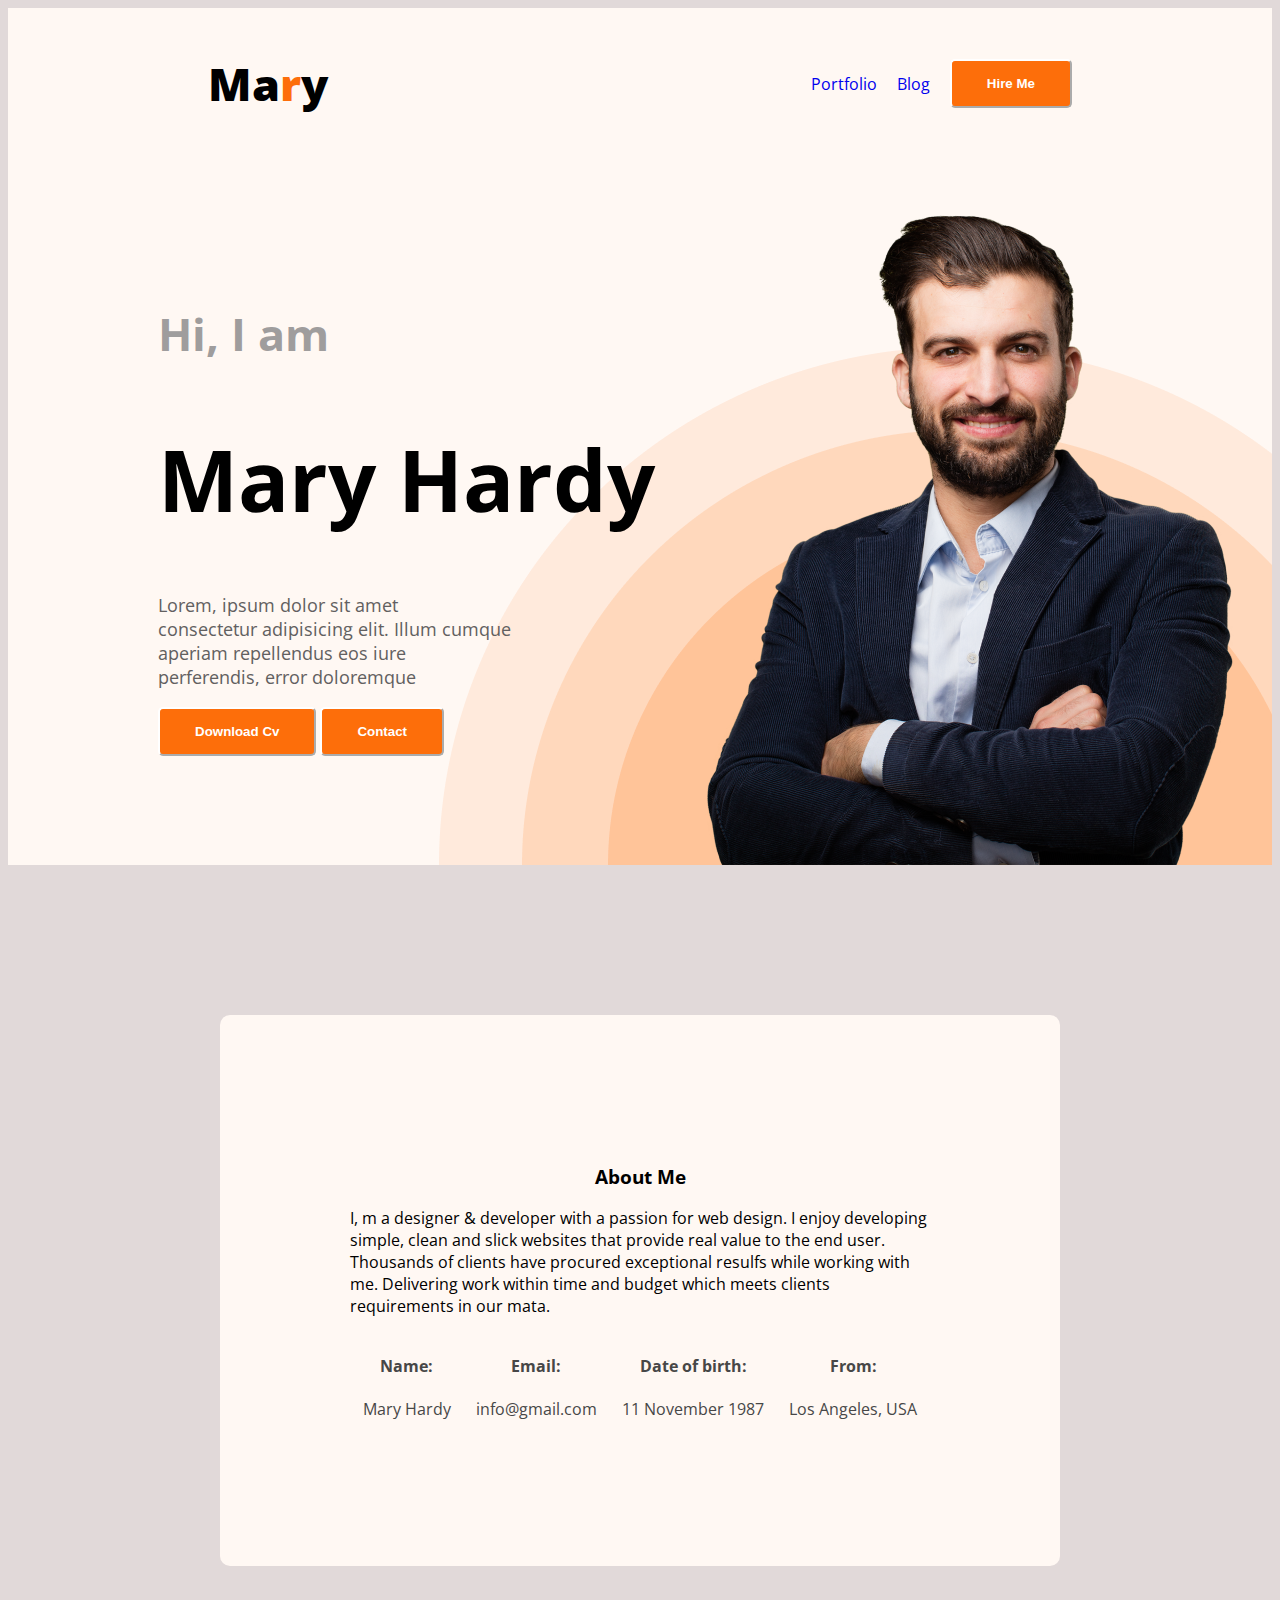
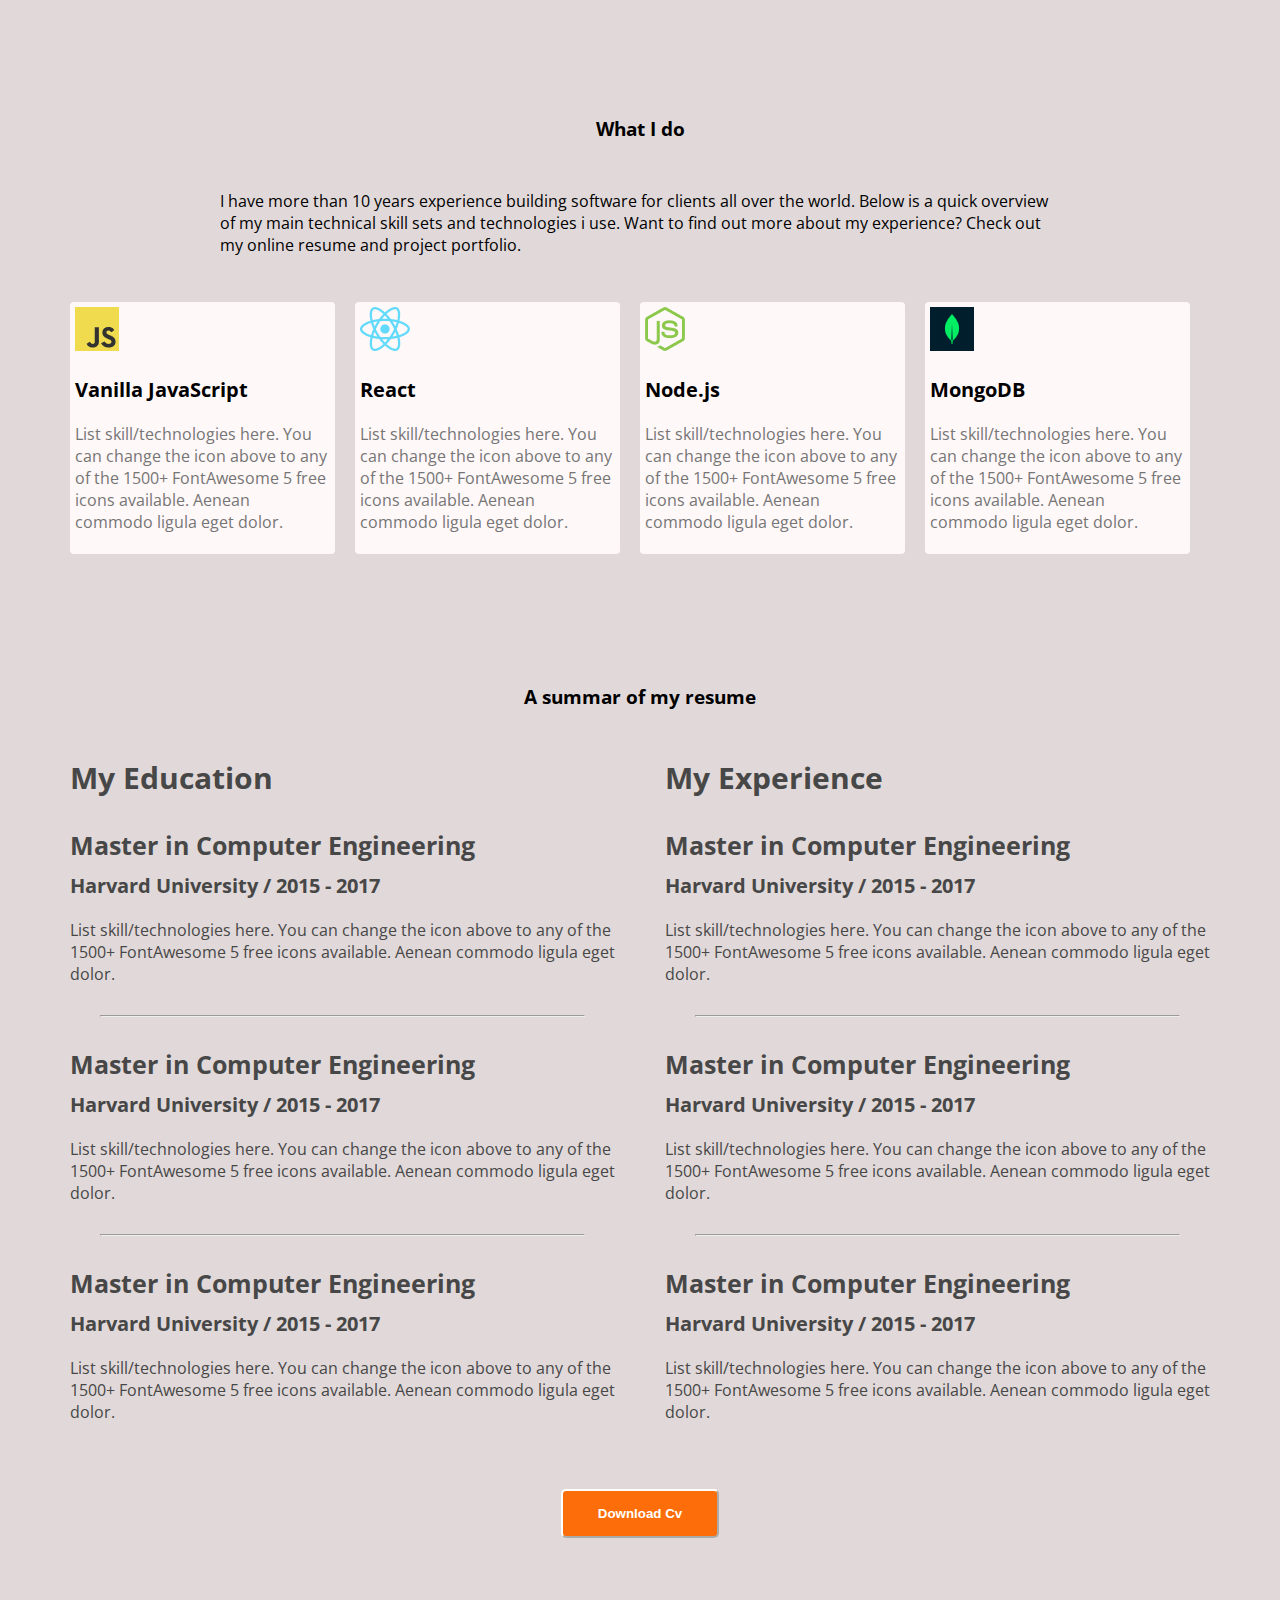
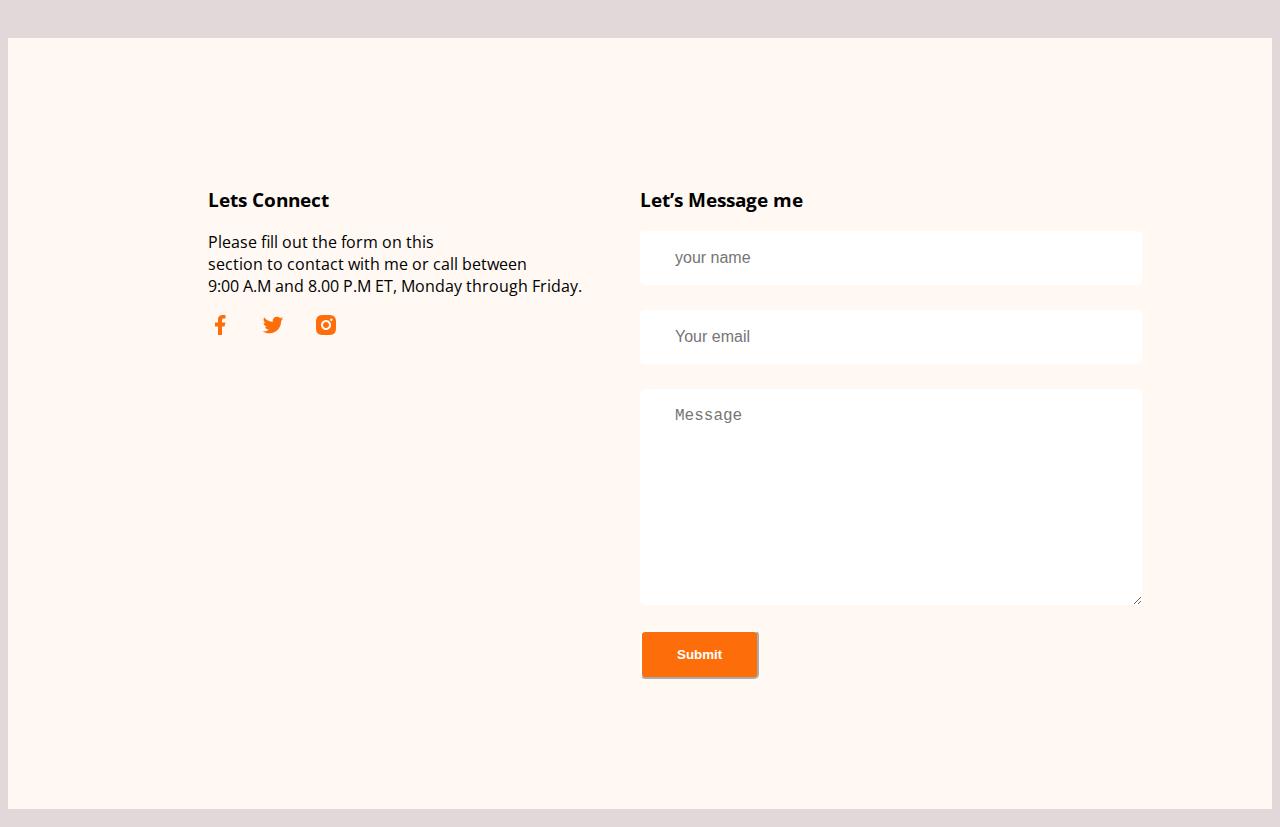
==== commit 111735cf: "finished the footer section" ====
--- a/index2.html
+++ b/index2.html
@@ -159,7 +159,7 @@
     <div class="footer-column">
         <h3 class="footer-column-title">Lets Connect</h3>
         <p class="footer-column-description">
-            Please fill out the form on this section to contact with me or call between 9:00 A.M and 8.00 P.M ET, Monday through Friday.
+            Please fill out the form on this <br>section to contact with me or call between <br> 9:00 A.M and 8.00 P.M ET, Monday through Friday.
         </p>
         <div class="social-links">
             <a href=""><img src="./images/icons/facebook.png" alt=""></a>
@@ -171,7 +171,12 @@
         
         <div class="footer-column">
             <h3 class="footer-column-title">Let’s Message me</h3>
-            <form action=""></form>
+            <form class="contact" action="#">
+                <input type="text" placeholder="your name"> 
+                <input type="email" required placeholder="Your email"> 
+                <textarea name="text" id="text area" cols="30" rows="10" placeholder="Message"></textarea> 
+                <button class="btn-primary" type="submit">Submit</button>
+            </form>
         </div>
         </div>
  
--- a/index2.css
+++ b/index2.css
@@ -46,7 +46,7 @@
 
 /* header related style  */
 .header{
-    background-color: #fff;
+    background-color: #FFF8F3;
     background-image: url(./images/header_bg.png);
     background-repeat: no-repeat;
     background-position: bottom right;
@@ -56,6 +56,7 @@
     display: flex;
     align-items: center;
     justify-content: space-between;
+    
 
 }
 .banner-content{
@@ -67,13 +68,13 @@
 }
 .banner-greeting{
     font-size: 45px;
-    color: #474747;
+    color: #9f9d9d;
     margin-bottom: 0;
     margin-top: 5px;
 }
 .banner-description{
     font-size: 18px;
-    color: #757575;
+    color: hsl(0, 1%, 38%);
     font-weight: 400px;
     
 }
@@ -193,9 +194,11 @@
   justify-content: space-around;
   background-color: #FFF8F3;
   padding: 130px 200px;
+ 
+ 
 }
 .footer-column{
-
+ width: 50%;
 }
 .footer-column-title{
 
@@ -203,6 +206,17 @@
 .footer-column-description{
 
 }
-.social-links{
-
+.social-links a{
+margin-right: 25px;
+}
+.contact input, textarea{
+    display: block;
+    margin-bottom: 25px;
+    padding: 18px 35px;
+    font-size: 16px;
+    color: #757575;
+    border-radius: 5px;
+    background-color: #fff;
+    border: 0;
+    width: 100%;
 }